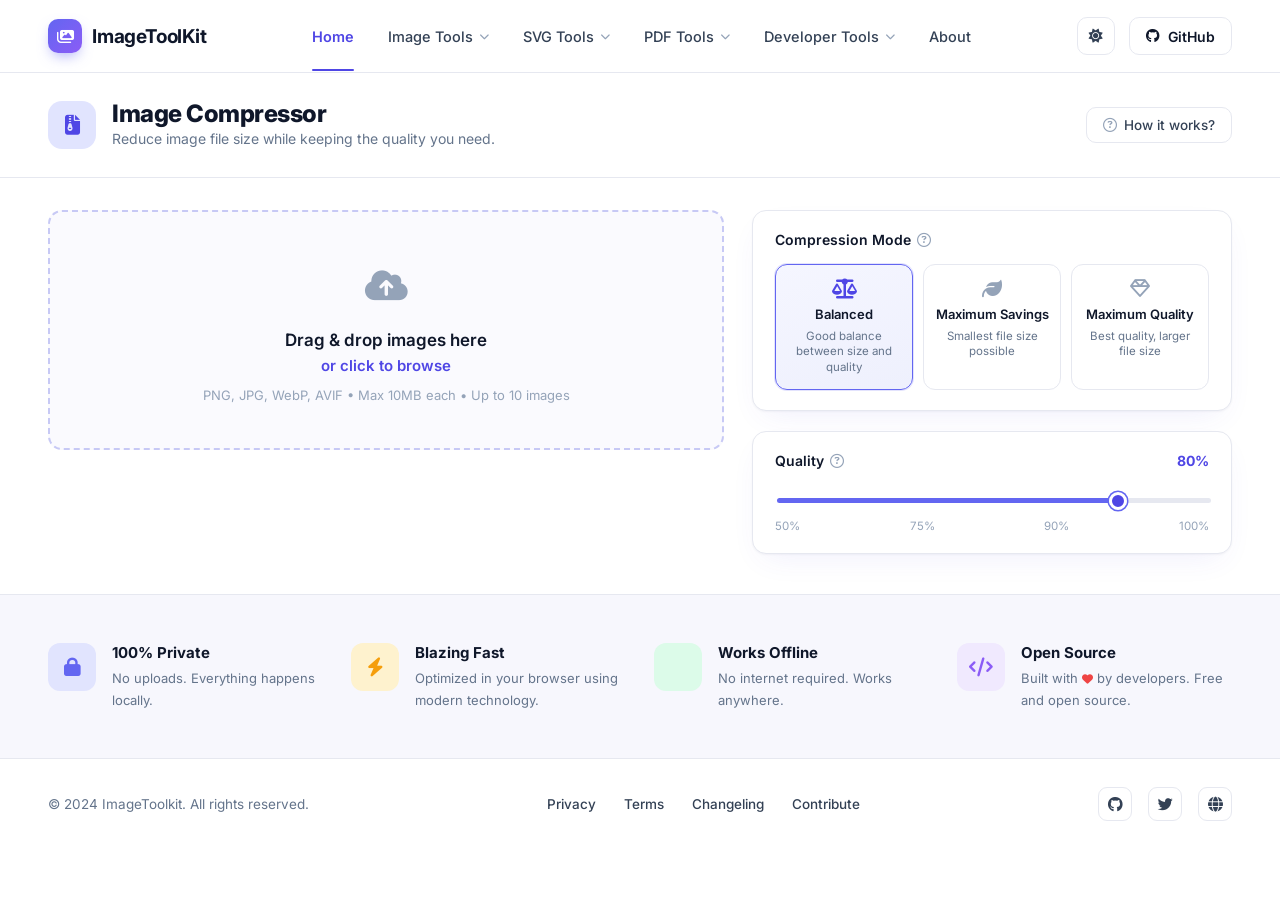
==== Compressor/compressor.html @ 94d3534a "Added buggy Compressor module" ====
<!DOCTYPE html>
<html lang="en">

<head>
    <meta charset="UTF-8" />
    <meta name="viewport" content="width=device-width, initial-scale=1.0" />
    <title>Image Compressor — ImageToolKit</title>
    <meta name="description"
        content="Compress PNG, JPG, WebP, and AVIF images directly in your browser. Free, private, and blazing fast. No uploads required." />
    <link rel="preconnect" href="https://fonts.googleapis.com" />
    <link rel="preconnect" href="https://fonts.gstatic.com" crossorigin />
    <link href="https://fonts.googleapis.com/css2?family=Inter:wght@400;500;600;700;800&display=swap"
        rel="stylesheet" />
    <link rel="stylesheet" href="https://cdnjs.cloudflare.com/ajax/libs/font-awesome/6.5.0/css/all.min.css" />
    <!-- Global styles (color system) -->
    <link rel="stylesheet" href="../style.css" />
    <!-- Compressor-specific styles -->
    <link rel="stylesheet" href="compressor.css" />
</head>

<body>

    <!-- ============ HEADER PLACEHOLDER ============ -->
    <div id="header-placeholder"></div>
    <script src="../Header/header.js"></script>

    <!-- ============ MAIN ============ -->
    <main>

        <!-- ---- Page Title Bar ---- -->
        <section class="tool-title-bar">
            <div class="container ttb-inner">
                <div class="ttb-left">
                    <div class="tool-icon-wrap">
                        <i class="fa-solid fa-file-zipper"></i>
                    </div>
                    <div class="ttb-text">
                        <h1 class="ttb-heading">Image Compressor</h1>
                        <p class="ttb-sub">Reduce image file size while keeping the quality you need.</p>
                    </div>
                </div>
                <button class="how-it-works-btn" id="howItWorksBtn" aria-label="How it works">
                    <i class="fa-regular fa-circle-question"></i>
                    How it works?
                </button>
            </div>
        </section>

        <!-- ---- Tool Area ---- -->
        <section class="tool-section">
            <div class="container tool-grid">

                <!-- LEFT: Drop Zone -->
                <div class="dropzone-wrap">
                    <div class="dropzone" id="dropzone" role="button" tabindex="0"
                        aria-label="Drop zone for image upload">
                        <div class="dz-inner">
                            <div class="dz-icon">
                                <i class="fa-solid fa-cloud-arrow-up"></i>
                            </div>
                            <p class="dz-heading">Drag &amp; drop images here</p>
                            <label class="dz-browse" for="fileInput">or click to browse</label>
                            <input type="file" id="fileInput" multiple
                                accept="image/png,image/jpeg,image/webp,image/avif,image/gif,image/bmp,image/tiff"
                                hidden />
                            <p class="dz-formats">PNG, JPG, WebP, AVIF &bull; Max 10MB each &bull; Up to 10 images</p>
                        </div>
                    </div>
                </div>

                <!-- RIGHT: Controls Panel -->
                <div class="controls-panel">

                    <!-- Compression Mode -->
                    <div class="cp-block">
                        <div class="cp-block-header">
                            <span class="cp-label">Compression Mode</span>
                            <button class="info-btn" aria-label="Info about compression mode"><i
                                    class="fa-regular fa-circle-question"></i></button>
                        </div>
                        <div class="mode-cards" id="modeCards">
                            <button class="mode-card active" data-mode="balanced" id="modeBalanced">
                                <i class="fa-solid fa-scale-balanced"></i>
                                <strong>Balanced</strong>
                                <span>Good balance between size and quality</span>
                            </button>
                            <button class="mode-card" data-mode="max-savings" id="modeMaxSavings">
                                <i class="fa-solid fa-leaf"></i>
                                <strong>Maximum Savings</strong>
                                <span>Smallest file size possible</span>
                            </button>
                            <button class="mode-card" data-mode="max-quality" id="modeMaxQuality">
                                <i class="fa-regular fa-gem"></i>
                                <strong>Maximum Quality</strong>
                                <span>Best quality, larger file size</span>
                            </button>
                        </div>
                    </div>

                    <!-- Quality Slider -->
                    <div class="cp-block">
                        <div class="quality-header">
                            <span class="cp-label">Quality</span>
                            <button class="info-btn" aria-label="Info about quality"><i
                                    class="fa-regular fa-circle-question"></i></button>
                            <span class="quality-display" id="qualityDisplay">80%</span>
                        </div>
                        <div class="slider-track-wrap">
                            <input type="range" id="qualitySlider" min="1" max="100" value="80"
                                aria-label="Compression quality" />
                        </div>
                        <div class="slider-labels">
                            <span>50%</span>
                            <span>75%</span>
                            <span>90%</span>
                            <span>100%</span>
                        </div>
                    </div>

                </div>
            </div>
        </section>

        <!-- ---- Image List + Summary ---- -->
        <section class="list-section" id="listSection" hidden>
            <div class="container list-grid">

                <!-- Image Table -->
                <div class="image-table-wrap">
                    <div class="image-table-header">
                        <h2 class="it-heading" id="imageCountHeading">Added Images (0)</h2>
                        <button class="clear-all-btn" id="clearAllBtn" title="Remove all images">
                            <i class="fa-regular fa-trash-can"></i> Clear All
                        </button>
                    </div>

                    <div class="it-table-container">
                        <table class="it-table" id="imageTable">
                            <thead>
                                <tr>
                                    <th class="col-preview">Preview</th>
                                    <th class="col-name">File Name</th>
                                    <th class="col-orig">Original Size</th>
                                    <th class="col-est">Estimated Size</th>
                                    <th class="col-save">Savings</th>
                                    <th class="col-status">Status</th>
                                    <th class="col-actions">Actions</th>
                                </tr>
                            </thead>
                            <tbody id="imageTableBody">
                                <!-- rows injected by JS -->
                            </tbody>
                        </table>
                    </div>
                </div>

                <!-- Compression Summary -->
                <div class="summary-panel" id="summaryPanel">
                    <h3 class="summary-title">Compression Summary</h3>

                    <div class="summary-rows">
                        <div class="summary-row">
                            <span class="sr-label">Original Total Size</span>
                            <span class="sr-value" id="sumOriginal">0 KB</span>
                        </div>
                        <div class="summary-row">
                            <span class="sr-label">Estimated Total Size</span>
                            <span class="sr-value" id="sumEstimated">0 KB</span>
                        </div>
                        <div class="summary-row savings-row">
                            <span class="sr-label">Total Savings</span>
                            <span class="sr-value savings-value" id="sumSavings">0 KB (0%)</span>
                        </div>
                    </div>

                    <div class="privacy-note">
                        <i class="fa-solid fa-circle-info"></i>
                        <p>All images are processed in your browser. Your files never leave your device.</p>
                    </div>

                    <button class="btn-compress" id="compressBtn" disabled>
                        <i class="fa-solid fa-bolt"></i>
                        Compress Images
                    </button>
                    <button class="btn-download-all" id="downloadAllBtn" disabled>
                        <i class="fa-solid fa-download"></i>
                        Download All
                    </button>
                </div>

            </div>
        </section>

        <!-- ============ HOW IT WORKS MODAL ============ -->
        <div class="hiw-backdrop" id="hiwBackdrop" role="dialog" aria-modal="true" aria-labelledby="hiwTitle" hidden>
            <div class="hiw-modal">

                <!-- Header -->
                <div class="hiw-header">
                    <div class="hiw-header-left">
                        <div class="hiw-icon-wrap"><i class="fa-solid fa-file-zipper"></i></div>
                        <div>
                            <h2 class="hiw-title" id="hiwTitle">How Image Compression Works</h2>
                            <p class="hiw-subtitle">Everything happens in your browser — private &amp; instant.</p>
                        </div>
                    </div>
                    <button class="hiw-close" id="hiwClose" aria-label="Close modal">
                        <i class="fa-solid fa-xmark"></i>
                    </button>
                </div>

                <!-- Steps -->
                <div class="hiw-steps">
                    <div class="hiw-step">
                        <div class="hiw-step-num">1</div>
                        <div class="hiw-step-body">
                            <strong>Upload your images</strong>
                            <span>Drag &amp; drop or click to browse. You can add up to 10 images at once — PNG, JPG,
                                WebP, AVIF, GIF, BMP, or TIFF. Max 10 MB per file.</span>
                        </div>
                    </div>
                    <div class="hiw-step">
                        <div class="hiw-step-num">2</div>
                        <div class="hiw-step-body">
                            <strong>Choose a compression mode</strong>
                            <span><b>Balanced</b> hits the sweet spot between size and quality. <b>Maximum Savings</b>
                                shrinks files as small as possible. <b>Maximum Quality</b> keeps near-original fidelity
                                with modest savings.</span>
                        </div>
                    </div>
                    <div class="hiw-step">
                        <div class="hiw-step-num">3</div>
                        <div class="hiw-step-body">
                            <strong>Adjust the quality slider</strong>
                            <span>Fine-tune compression from 1 % (smallest) to 100 % (largest). The table instantly
                                updates estimated output sizes and savings so you can preview the trade-off before
                                committing.</span>
                        </div>
                    </div>
                    <div class="hiw-step">
                        <div class="hiw-step-num">4</div>
                        <div class="hiw-step-body">
                            <strong>Click "Compress Images"</strong>
                            <span>Your browser draws each image onto a hidden canvas and re-encodes it using the Web
                                Canvas API at your chosen quality. No files leave your device — ever.</span>
                        </div>
                    </div>
                    <div class="hiw-step">
                        <div class="hiw-step-num">5</div>
                        <div class="hiw-step-body">
                            <strong>Download your results</strong>
                            <span>Each compressed image gets its own download button. Or hit <b>Download All</b> to save
                                everything at once. The status column shows <em>Done</em> when an image is ready.</span>
                        </div>
                    </div>
                </div>

                <!-- Format support table -->
                <div class="hiw-formats">
                    <p class="hiw-formats-title"><i class="fa-solid fa-table"></i> Supported formats &amp; compression
                        notes</p>
                    <div class="hiw-format-grid">
                        <div class="hiw-format-row hiw-format-head">
                            <span>Format</span><span>Output</span><span>Typical savings</span>
                        </div>
                        <div class="hiw-format-row">
                            <span><span class="fmt-badge fmt-jpg">JPG</span></span>
                            <span>JPEG (re-encoded)</span>
                            <span class="fmt-savings">15 – 60 %</span>
                        </div>
                        <div class="hiw-format-row">
                            <span><span class="fmt-badge fmt-png">PNG</span></span>
                            <span>PNG (lossless repack)</span>
                            <span class="fmt-savings">10 – 70 %</span>
                        </div>
                        <div class="hiw-format-row">
                            <span><span class="fmt-badge fmt-webp">WebP</span></span>
                            <span>WebP (re-encoded)</span>
                            <span class="fmt-savings">20 – 55 %</span>
                        </div>
                        <div class="hiw-format-row">
                            <span><span class="fmt-badge fmt-avif">AVIF</span></span>
                            <span>JPEG fallback</span>
                            <span class="fmt-savings">25 – 65 %</span>
                        </div>
                    </div>
                </div>

                <!-- Privacy callout -->
                <div class="hiw-privacy">
                    <i class="fa-solid fa-shield-halved"></i>
                    <div>
                        <strong>100 % Private</strong>
                        <span>All processing uses the Web Canvas API inside your browser tab. Your images are <em>never
                                uploaded</em> to any server.</span>
                    </div>
                </div>

                <!-- Footer action -->
                <div class="hiw-footer">
                    <button class="hiw-got-it" id="hiwGotIt">Got it, let's compress!</button>
                </div>

            </div>
        </div>

        <!-- ---- Feature Strip ---- -->
        <section class="feature-strip">
            <div class="container fs-grid">
                <div class="fs-item">
                    <div class="fs-icon fi-indigo"><i class="fa-solid fa-lock"></i></div>
                    <div class="fs-text">
                        <strong>100% Private</strong>
                        <span>No uploads. Everything happens locally.</span>
                    </div>
                </div>
                <div class="fs-item">
                    <div class="fs-icon fi-amber"><i class="fa-solid fa-bolt"></i></div>
                    <div class="fs-text">
                        <strong>Blazing Fast</strong>
                        <span>Optimized in your browser using modern technology.</span>
                    </div>
                </div>
                <div class="fs-item">
                    <div class="fs-icon fi-green"><i class="fa-solid fa-wifi-slash"></i></div>
                    <div class="fs-text">
                        <strong>Works Offline</strong>
                        <span>No internet required. Works anywhere.</span>
                    </div>
                </div>
                <div class="fs-item">
                    <div class="fs-icon fi-purple"><i class="fa-solid fa-code"></i></div>
                    <div class="fs-text">
                        <strong>Open Source</strong>
                        <span>Built with <i class="fa-solid fa-heart fs-heart"></i> by developers. Free and open
                            source.</span>
                    </div>
                </div>
            </div>
        </section>

    </main>

    <!-- ============ FOOTER ============ -->
    <footer class="site-footer">
        <div class="footer-inner container">
            <span class="footer-copy">&copy; 2024 ImageToolkit. All rights reserved.</span>
            <nav class="footer-links">
                <a href="#">Privacy</a>
                <a href="#">Terms</a>
                <a href="#">Changeling</a>
                <a href="#">Contribute</a>
            </nav>
            <div class="footer-social">
                <a href="#" aria-label="GitHub"><i class="fa-brands fa-github"></i></a>
                <a href="#" aria-label="Twitter"><i class="fa-brands fa-twitter"></i></a>
                <a href="#" aria-label="Globe"><i class="fa-solid fa-globe"></i></a>
            </div>
        </div>
    </footer>

    <!-- ============ SCRIPTS ============ -->
    <script src="compressor.js"></script>
</body>

</html>
---- style.css ----
:root{
    --indigo-600:#4F46E5;
    --indigo-500:#6366F1;
    --indigo-400:#818CF8;
    --purple-500:#8B5CF6;
    --text-900:#0F172A;
    --text-700:#334155;
    --text-500:#64748B;
    --text-400:#94A3B8;
    --border:#E6E8F0;
    --bg-soft:#F7F7FD;
    --surface:#FFFFFF;
    --purple-bg:#F0E9FE; --purple-ic:#8B5CF6;
    --green-bg:#DCFBE9;  --green-ic:#16A34A;
    --red-bg:#FEE3E2;    --red-ic:#EF4444;
    --amber-bg:#FEF2CE;  --amber-ic:#F59E0B;
    --blue-bg:#DCEAFE;   --blue-ic:#3B82F6;
    --ind-bg:#E1E4FE;    --ind-ic:#6366F1;
    --radius-lg:20px;
    --radius-md:14px;
    --radius-sm:10px;
    --shadow-card: 0 1px 2px rgba(15,23,42,.04), 0 12px 32px -12px rgba(79,70,229,.10);
    --shadow-window: 0 30px 60px -20px rgba(79,70,229,.28), 0 10px 24px -10px rgba(15,23,42,.12);
  }

  *{box-sizing:border-box;}
  html{scroll-behavior:smooth;}
  body{
    margin:0;
    font-family:"Inter",system-ui,-apple-system,Segoe UI,Roboto,sans-serif;
    color:var(--text-900);
    background:var(--surface);
    -webkit-font-smoothing:antialiased;
  }
  img,svg{display:block;max-width:100%;}
  a{text-decoration:none;color:inherit;}
  ul{list-style:none;margin:0;padding:0;}
  button{font-family:inherit;cursor:pointer;}
  .container{
    width:100%;
    max-width:1440px;
    margin:0 auto;
    padding:0 48px;
  }




  /* ---------- Hero ---------- */
  .hero-section{position:relative;overflow:hidden;}
  .bg-decor{
    position:absolute;inset:0;z-index:0;pointer-events:none;
  }
  .blob{position:absolute;border-radius:50%;filter:blur(70px);}
  .blob-1{
    width:620px;height:620px;top:-220px;right:-160px;
    background:radial-gradient(circle at 30% 30%, rgba(139,92,246,.30), rgba(99,102,241,.12) 60%, transparent 72%);
  }
  .blob-2{
    width:420px;height:420px;top:120px;left:-160px;
    background:radial-gradient(circle at 60% 40%, rgba(99,102,241,.16), transparent 70%);
  }
  .dot-grid{
    position:absolute;right:60px;bottom:20px;width:220px;height:220px;
    background-image:radial-gradient(var(--indigo-400) 1.4px, transparent 1.4px);
    background-size:16px 16px;opacity:.18;
  }

  .hero{
    position:relative;z-index:1;
    display:grid;grid-template-columns:minmax(0,460px) 1fr;
    gap:64px;align-items:center;
    padding:88px 48px 100px;
  }
  .badge{
    display:inline-flex;align-items:center;gap:8px;
    margin:0 0 26px;padding:8px 16px;border-radius:999px;
    background:var(--ind-bg);color:var(--indigo-600);
    font-size:13px;font-weight:600;
    border:1px solid rgba(99,102,241,.18);
  }
  .badge i{font-size:12px;}
  h1{
    margin:0 0 22px;
    font-size:52px;line-height:1.08;font-weight:800;
    letter-spacing:-.02em;color:var(--text-900);
  }
  .grad-text{
    background:linear-gradient(100deg,var(--indigo-600) 15%, var(--purple-500) 85%);
    -webkit-background-clip:text;background-clip:text;color:transparent;
  }
  .hero-sub{
    font-size:17px;line-height:1.65;color:var(--text-500);
    margin:0 0 34px;max-width:480px;
  }
  .hero-cta{display:flex;align-items:center;gap:14px;margin-bottom:32px;}
  .btn{
    display:inline-flex;align-items:center;gap:9px;
    height:50px;padding:0 24px;border-radius:12px;
    font-size:15px;font-weight:600;border:1px solid transparent;
    transition:transform .15s ease, box-shadow .15s ease, background .15s ease;
  }
  .btn:hover{transform:translateY(-1px);}
  .btn-primary{
    background:linear-gradient(135deg,var(--indigo-600),var(--indigo-500));
    color:#fff;box-shadow:0 12px 24px -8px rgba(79,70,229,.55);
  }
  .btn-outline{
    background:var(--surface);color:var(--text-900);border-color:var(--border);
  }
  .btn-outline:hover{background:var(--bg-soft);}
  .btn-sm{height:38px;padding:0 16px;font-size:13.5px;border-radius:10px;}

  .hero-features{
    display:flex;flex-wrap:wrap;align-items:center;gap:22px;
  }
  .hero-features li{
    display:flex;align-items:center;gap:7px;
    font-size:13.5px;font-weight:600;color:var(--text-700);
  }
  .hero-features i{color:var(--indigo-600);font-size:14px;}

  /* ---------- App window mockup ---------- */
  .hero-mockup{position:relative;}
  .app-window{
    background:var(--surface);
    border:1px solid var(--border);
    border-radius:18px;
    box-shadow:var(--shadow-window);
    overflow:hidden;
  }
  .window-titlebar{
    display:flex;align-items:center;gap:7px;
    padding:14px 18px;border-bottom:1px solid var(--border);
    background:#FBFBFE;
  }
  .dot{width:11px;height:11px;border-radius:50%;}
  .dot-red{background:#FF5F57;}
  .dot-yellow{background:#FEBC2E;}
  .dot-green{background:#28C840;}

  .window-body{display:flex;min-height:420px;}
  .app-sidebar{
    width:190px;flex-shrink:0;
    border-right:1px solid var(--border);
    padding:18px 12px;background:#FCFCFF;
  }
  .app-title{
    margin:0 0 14px;padding:0 6px;
    font-size:14px;font-weight:700;color:var(--text-900);
  }
  .tool-list{display:flex;flex-direction:column;gap:2px;}
  .tool-list li{
    display:flex;align-items:center;gap:10px;
    padding:9px 10px;border-radius:9px;
    font-size:13px;font-weight:500;color:var(--text-500);
  }
  .tool-list li i{width:15px;font-size:13px;color:var(--text-400);}
  .tool-list li.active{
    background:var(--ind-bg);color:var(--indigo-600);font-weight:600;
  }
  .tool-list li.active i{color:var(--indigo-600);}

  .app-main{
    flex:1;padding:22px;
    display:grid;grid-template-columns:1fr 190px;
    grid-template-rows:auto auto;gap:16px;
  }
  .preview-row{
    grid-column:1;grid-row:1;
    display:grid;grid-template-columns:1fr auto 1fr;
    align-items:center;gap:12px;
  }
  .preview-box{min-width:0;}
  .preview-label{
    display:block;margin-bottom:8px;
    font-size:11.5px;font-weight:600;color:var(--text-500);
  }
  .preview-frame{
    border-radius:11px;overflow:hidden;border:1px solid var(--border);
    aspect-ratio:4/3;background:#EAF3FB;
  }
  .preview-arrow{color:var(--indigo-400);font-size:14px;padding-top:20px;}

  .controls-row{
    grid-column:1;grid-row:2;
    display:grid;grid-template-columns:1fr 1fr;gap:14px;
  }
  .panel{
    border:1px solid var(--border);border-radius:13px;
    padding:14px 16px;background:#FCFCFF;
  }
  .panel-title{margin:0 0 12px;font-size:12px;font-weight:700;color:var(--text-700);}
  .field{margin-bottom:10px;}
  .field label{
    display:block;margin-bottom:5px;
    font-size:10.5px;font-weight:600;color:var(--text-400);
    text-transform:uppercase;letter-spacing:.03em;
  }
  .dim-fields{display:flex;align-items:flex-end;gap:8px;margin-bottom:10px;}
  .dim-fields .field{flex:1;margin-bottom:0;}
  .input, select{
    width:100%;height:34px;padding:0 10px;
    border:1px solid var(--border);border-radius:8px;
    font-size:12.5px;font-family:inherit;color:var(--text-900);
    background:var(--surface);
    display:flex;align-items:center;
  }
  .stepper{
    position:relative;display:flex;align-items:center;
    border:1px solid var(--border);border-radius:8px;height:34px;padding:0 8px;
    justify-content:space-between;background:var(--surface);
  }
  .stepper span{font-size:12.5px;color:var(--text-900);}
  .stepper .carets{display:flex;flex-direction:column;gap:1px;color:var(--text-400);font-size:8px;line-height:1;}
  .link-icon{
    width:26px;height:26px;border-radius:7px;flex-shrink:0;
    display:flex;align-items:center;justify-content:center;
    background:var(--ind-bg);color:var(--indigo-600);font-size:10.5px;
    margin-bottom:4px;
  }
  select{appearance:none;-webkit-appearance:none;position:relative;font-size:12.5px;}
  .select-wrap{position:relative;}
  .select-wrap i{
    position:absolute;right:10px;top:50%;transform:translateY(-50%);
    font-size:10px;color:var(--text-400);pointer-events:none;
  }
  .quality-row{display:flex;align-items:center;justify-content:space-between;margin-bottom:6px;}
  .quality-row label{margin:0;}
  .quality-value{font-size:11px;font-weight:600;color:var(--text-700);}
  input[type=range]{
    -webkit-appearance:none;width:100%;height:5px;border-radius:3px;
    background:linear-gradient(to right, var(--indigo-500) 80%, var(--border) 80%);
    outline:none;
  }
  input[type=range]::-webkit-slider-thumb{
    -webkit-appearance:none;width:15px;height:15px;border-radius:50%;
    background:var(--indigo-600);border:3px solid #fff;
    box-shadow:0 0 0 1px var(--indigo-600);cursor:pointer;
  }

  .upload-panel{
    grid-column:2;grid-row:1 / span 2;
    border:1.5px dashed #C7C9F5;border-radius:13px;
    background:var(--ind-bg);
    display:flex;flex-direction:column;align-items:center;justify-content:center;
    text-align:center;padding:20px 14px;gap:6px;
  }
  .upload-panel i{font-size:22px;color:var(--indigo-500);margin-bottom:6px;}
  .upload-panel p{margin:0;font-size:12.5px;font-weight:700;color:var(--text-900);}
  .upload-panel span{font-size:11px;color:var(--text-500);margin-bottom:10px;}

  /* ---------- Intro section ---------- */
  .features-intro{
    text-align:center;padding:100px 48px 56px;
  }
  .features-intro h2{
    margin:0 0 14px;font-size:34px;font-weight:800;letter-spacing:-.01em;
  }
  .features-intro p{
    margin:0 auto;max-width:560px;font-size:16px;color:var(--text-500);
  }

  /* ---------- Feature cards ---------- */
  .features-grid{
    display:grid;grid-template-columns:repeat(3,1fr);gap:22px;
    padding:0 48px 30px;
  }
  .feature-card{
    border:1px solid var(--border);border-radius:var(--radius-md);
    padding:26px 24px;background:var(--surface);
    box-shadow:var(--shadow-card);
    transition:transform .18s ease, box-shadow .18s ease;
  }
  .feature-card:hover{transform:translateY(-3px);box-shadow:0 20px 40px -18px rgba(79,70,229,.22);}
  .feature-icon{
    width:46px;height:46px;border-radius:12px;
    display:flex;align-items:center;justify-content:center;
    font-size:18px;margin-bottom:16px;
  }
  .feature-card h3{margin:0 0 8px;font-size:16.5px;font-weight:700;}
  .feature-card p{margin:0;font-size:13.5px;line-height:1.55;color:var(--text-500);}

  .fi-purple{background:var(--purple-bg);color:var(--purple-ic);}
  .fi-green{background:var(--green-bg);color:var(--green-ic);}
  .fi-red{background:var(--red-bg);color:var(--red-ic);}
  .fi-amber{background:var(--amber-bg);color:var(--amber-ic);}
  .fi-blue{background:var(--blue-bg);color:var(--blue-ic);}
  .fi-indigo{background:var(--ind-bg);color:var(--ind-ic);}

  /* ---------- Trust strip ---------- */
  .trust-strip{
    background:var(--bg-soft);border-top:1px solid var(--border);
    margin-top:40px;
  }
  .trust-inner{
    display:grid;grid-template-columns:repeat(3,1fr);
    padding:44px 48px;
  }
  .trust-item{
    display:flex;align-items:center;gap:16px;
    padding:0 32px;
  }
  .trust-item:not(:first-child){border-left:1px solid var(--border);}
  .trust-item i{font-size:19px;color:var(--text-700);flex-shrink:0;width:22px;}
  .trust-item strong{display:block;font-size:14.5px;font-weight:700;color:var(--text-900);}
  .trust-item span{display:block;font-size:13px;color:var(--text-500);margin-top:2px;}

  footer.site-footer{
    text-align:center;padding:32px 24px;font-size:13px;color:var(--text-400);
  }

  /* ---------- Responsive ---------- */
  @media (max-width:1080px){
    .hero{grid-template-columns:1fr;padding:56px 24px 60px;}
    .container{padding:0 24px;}
    .features-grid{grid-template-columns:repeat(2,1fr);padding:0 24px;}
    .trust-inner{grid-template-columns:1fr;gap:18px;padding:32px 24px;}
    .trust-item{border-left:none !important;padding:0;}
    .features-intro{padding:70px 24px 40px;}
    h1{font-size:42px;}
  }
  @media (max-width:640px){
    .features-grid{grid-template-columns:1fr;}
    .window-body{flex-direction:column;min-height:auto;}
    .app-sidebar{width:100%;border-right:none;border-bottom:1px solid var(--border);}
    .app-main{grid-template-columns:1fr;}
    .controls-row{grid-template-columns:1fr;}
    .upload-panel{grid-column:1;grid-row:3;}
    h1{font-size:38px;}
  }
---- Compressor/compressor.css ----
/* ============================================================
   Image Compressor — Page Styles
   Depends on: ../style.css for :root color tokens + base resets
   ============================================================ */

/* ---- Tool Title Bar ---- */
.tool-title-bar {
    border-bottom: 1px solid var(--border);
    background: var(--surface);
    padding: 28px 0;
}

.ttb-inner {
    display: flex;
    align-items: center;
    justify-content: space-between;
    gap: 16px;
}

.ttb-left {
    display: flex;
    align-items: center;
    gap: 16px;
}

.tool-icon-wrap {
    width: 48px;
    height: 48px;
    border-radius: 14px;
    display: flex;
    align-items: center;
    justify-content: center;
    background: var(--ind-bg);
    color: var(--indigo-600);
    font-size: 20px;
    flex-shrink: 0;
}

.ttb-text {
    display: flex;
    flex-direction: column;
    gap: 2px;
}

.ttb-heading {
    margin: 0;
    font-size: 24px;
    font-weight: 800;
    color: var(--text-900);
    letter-spacing: -.02em;
    line-height: 1.1;
}

.ttb-sub {
    margin: 0;
    font-size: 14px;
    color: var(--text-500);
    line-height: 1.4;
}

.how-it-works-btn {
    display: inline-flex;
    align-items: center;
    gap: 7px;
    padding: 9px 16px;
    border-radius: 10px;
    border: 1px solid var(--border);
    background: var(--surface);
    font-size: 13.5px;
    font-weight: 500;
    color: var(--text-700);
    cursor: pointer;
    transition: background .15s ease, color .15s ease;
    white-space: nowrap;
}

.how-it-works-btn:hover {
    background: var(--bg-soft);
    color: var(--text-900);
}

.how-it-works-btn i {
    color: var(--text-400);
    font-size: 14px;
}

/* ---- Tool Section (Drop + Controls) ---- */
.tool-section {
    padding: 32px 0 20px;
}

.tool-grid {
    display: grid;
    grid-template-columns: 1fr 480px;
    gap: 28px;
    align-items: start;
}

/* ---- Drop Zone ---- */
.dropzone-wrap {
    min-height: 240px;
}

.dropzone {
    border: 2px dashed #C7C9F5;
    border-radius: var(--radius-md);
    background: #FAFAFE;
    min-height: 240px;
    display: flex;
    align-items: center;
    justify-content: center;
    cursor: pointer;
    transition: border-color .2s ease, background .2s ease;
    position: relative;
}

.dropzone:hover,
.dropzone.dragover {
    border-color: var(--indigo-500);
    background: var(--ind-bg);
}

.dropzone:focus-visible {
    outline: 2px solid var(--indigo-500);
    outline-offset: 2px;
}

.dz-inner {
    display: flex;
    flex-direction: column;
    align-items: center;
    text-align: center;
    gap: 6px;
    padding: 40px 24px;
    pointer-events: none;
}

.dz-icon {
    width: 56px;
    height: 56px;
    display: flex;
    align-items: center;
    justify-content: center;
    margin-bottom: 10px;
    color: var(--text-400);
    font-size: 34px;
    line-height: 1;
}

.dz-heading {
    margin: 0;
    font-size: 17px;
    font-weight: 600;
    color: var(--text-900);
}

.dz-browse {
    font-size: 15px;
    font-weight: 600;
    color: var(--indigo-600);
    cursor: pointer;
    pointer-events: auto;
    transition: color .15s ease;
}

.dz-browse:hover {
    color: var(--indigo-500);
    text-decoration: underline;
}

.dz-formats {
    margin: 6px 0 0;
    font-size: 13px;
    color: var(--text-400);
}

/* ---- Controls Panel (right side) ---- */
.controls-panel {
    display: flex;
    flex-direction: column;
    gap: 20px;
}

.cp-block {
    background: var(--surface);
    border: 1px solid var(--border);
    border-radius: var(--radius-md);
    padding: 20px 22px;
    box-shadow: var(--shadow-card);
}

.cp-block-header {
    display: flex;
    align-items: center;
    gap: 6px;
    margin-bottom: 16px;
}

.cp-label {
    font-size: 14px;
    font-weight: 600;
    color: var(--text-900);
}

.info-btn {
    border: none;
    background: none;
    padding: 0;
    color: var(--text-400);
    font-size: 14px;
    cursor: pointer;
    display: flex;
    align-items: center;
    transition: color .15s ease;
}

.info-btn:hover {
    color: var(--text-700);
}

/* Mode Cards */
.mode-cards {
    display: grid;
    grid-template-columns: repeat(3, 1fr);
    gap: 10px;
}

.mode-card {
    display: flex;
    flex-direction: column;
    align-items: center;
    text-align: center;
    gap: 6px;
    padding: 14px 10px;
    border-radius: 12px;
    border: 1.5px solid var(--border);
    background: var(--surface);
    cursor: pointer;
    transition: border-color .18s ease, background .18s ease, box-shadow .18s ease;
}

.mode-card i {
    font-size: 20px;
    color: var(--text-400);
    transition: color .18s ease;
    margin-bottom: 2px;
}

.mode-card strong {
    font-size: 13px;
    font-weight: 600;
    color: var(--text-900);
    line-height: 1.2;
}

.mode-card span {
    font-size: 11.5px;
    color: var(--text-500);
    line-height: 1.35;
}

.mode-card:hover {
    border-color: var(--indigo-400);
    background: #FAFAFE;
}

.mode-card.active {
    border-color: var(--indigo-500);
    background: linear-gradient(160deg, #f5f6ff 0%, #eef0fd 100%);
    box-shadow: 0 0 0 1px rgba(99, 102, 241, .18);
}

.mode-card.active i {
    color: var(--indigo-600);
}

/* Quality Slider */
.quality-header {
    display: flex;
    align-items: center;
    gap: 6px;
    margin-bottom: 14px;
}

.quality-display {
    margin-left: auto;
    font-size: 14px;
    font-weight: 700;
    color: var(--indigo-600);
}

.slider-track-wrap {
    padding: 4px 0;
}

.slider-track-wrap input[type="range"] {
    -webkit-appearance: none;
    appearance: none;
    width: 100%;
    height: 5px;
    border-radius: 3px;
    background: var(--border);
    outline: none;
    cursor: pointer;
}

.slider-track-wrap input[type="range"]::-webkit-slider-thumb {
    -webkit-appearance: none;
    appearance: none;
    width: 18px;
    height: 18px;
    border-radius: 50%;
    background: var(--indigo-600);
    border: 3px solid #fff;
    box-shadow: 0 0 0 1.5px var(--indigo-500);
    cursor: pointer;
    transition: box-shadow .15s ease;
}

.slider-track-wrap input[type="range"]::-webkit-slider-thumb:hover {
    box-shadow: 0 0 0 3px rgba(99, 102, 241, .25);
}

.slider-track-wrap input[type="range"]::-moz-range-thumb {
    width: 18px;
    height: 18px;
    border-radius: 50%;
    background: var(--indigo-600);
    border: 3px solid #fff;
    box-shadow: 0 0 0 1.5px var(--indigo-500);
    cursor: pointer;
}

.slider-labels {
    display: flex;
    justify-content: space-between;
    margin-top: 8px;
}

.slider-labels span {
    font-size: 11.5px;
    color: var(--text-400);
}

/* ============ List Section ============ */
.list-section {
    padding: 16px 0 32px;
}

.list-section[hidden] {
    display: none;
}

.list-grid {
    display: grid;
    grid-template-columns: 1fr 300px;
    gap: 28px;
    align-items: start;
}

/* Image Table */
.image-table-wrap {
    background: var(--surface);
    border: 1px solid var(--border);
    border-radius: var(--radius-md);
    overflow: hidden;
    box-shadow: var(--shadow-card);
}

.image-table-header {
    display: flex;
    align-items: center;
    justify-content: space-between;
    padding: 18px 22px 14px;
    border-bottom: 1px solid var(--border);
}

.it-heading {
    margin: 0;
    font-size: 16px;
    font-weight: 700;
    color: var(--text-900);
}

.clear-all-btn {
    display: inline-flex;
    align-items: center;
    gap: 6px;
    padding: 7px 13px;
    border-radius: 8px;
    border: 1px solid var(--border);
    background: var(--surface);
    font-size: 12.5px;
    font-weight: 500;
    color: var(--text-500);
    cursor: pointer;
    transition: background .15s ease, color .15s ease;
}

.clear-all-btn:hover {
    background: var(--red-bg);
    color: var(--red-ic);
    border-color: transparent;
}

.it-table-container {
    overflow-x: auto;
}

.it-table {
    width: 100%;
    border-collapse: collapse;
    min-width: 680px;
}

.it-table thead {
    background: var(--bg-soft);
}

.it-table th {
    padding: 11px 14px;
    font-size: 12px;
    font-weight: 600;
    color: var(--text-500);
    text-align: left;
    border-bottom: 1px solid var(--border);
    white-space: nowrap;
}

.it-table td {
    padding: 12px 14px;
    font-size: 13.5px;
    color: var(--text-700);
    vertical-align: middle;
    border-bottom: 1px solid var(--border);
}

.it-table tbody tr:last-child td {
    border-bottom: none;
}

.it-table tbody tr {
    transition: background .12s ease;
}

.it-table tbody tr:hover {
    background: var(--bg-soft);
}

/* Column widths */
.col-preview {
    width: 72px;
}

.col-name {
    min-width: 180px;
}

.col-orig,
.col-est {
    width: 110px;
}

.col-save {
    width: 130px;
}

.col-status {
    width: 90px;
}

.col-actions {
    width: 60px;
    text-align: center;
}

/* Preview thumbnail */
.img-thumb {
    width: 52px;
    height: 42px;
    border-radius: 8px;
    object-fit: cover;
    border: 1px solid var(--border);
    display: block;
}

/* File name cell */
.file-name-cell {
    display: flex;
    flex-direction: column;
    gap: 2px;
}

.file-name-cell strong {
    font-size: 13.5px;
    font-weight: 600;
    color: var(--text-900);
}

.file-name-cell span {
    font-size: 11.5px;
    color: var(--text-400);
}

/* Savings badge */
.savings-badge {
    font-size: 13px;
    font-weight: 700;
    color: var(--green-ic);
}

/* Status dot */
.status-cell {
    display: flex;
    align-items: center;
    gap: 6px;
}

.status-dot {
    width: 8px;
    height: 8px;
    border-radius: 50%;
    flex-shrink: 0;
}

.status-dot.ready {
    background: var(--green-ic);
}

.status-dot.pending {
    background: var(--amber-ic);
}

.status-dot.done {
    background: var(--indigo-500);
}

.status-dot.error {
    background: var(--red-ic);
}

.status-label {
    font-size: 13px;
    font-weight: 500;
}

.status-label.ready {
    color: var(--green-ic);
}

.status-label.pending {
    color: var(--amber-ic);
}

.status-label.done {
    color: var(--indigo-500);
}

.status-label.error {
    color: var(--red-ic);
}

/* Delete button in table */
.del-btn {
    width: 34px;
    height: 34px;
    border-radius: 8px;
    border: 1px solid var(--border);
    background: var(--surface);
    color: var(--text-400);
    font-size: 13px;
    display: inline-flex;
    align-items: center;
    justify-content: center;
    cursor: pointer;
    transition: background .15s ease, color .15s ease, border-color .15s ease;
    margin: 0 auto;
}

.del-btn:hover {
    background: var(--red-bg);
    color: var(--red-ic);
    border-color: transparent;
}

/* Download single row button */
.dl-row-btn {
    width: 34px;
    height: 34px;
    border-radius: 8px;
    border: 1px solid var(--border);
    background: var(--surface);
    color: var(--indigo-600);
    font-size: 13px;
    display: inline-flex;
    align-items: center;
    justify-content: center;
    cursor: pointer;
    transition: background .15s ease, color .15s ease;
    margin: 0 auto;
}

.dl-row-btn:hover {
    background: var(--ind-bg);
}

/* Actions cell group */
.actions-cell {
    display: flex;
    align-items: center;
    justify-content: center;
    gap: 6px;
}

/* ============ Summary Panel ============ */
.summary-panel {
    background: var(--surface);
    border: 1px solid var(--border);
    border-radius: var(--radius-md);
    padding: 22px;
    box-shadow: var(--shadow-card);
    display: flex;
    flex-direction: column;
    gap: 0;
}

.summary-title {
    margin: 0 0 18px;
    font-size: 16px;
    font-weight: 700;
    color: var(--text-900);
}

.summary-rows {
    display: flex;
    flex-direction: column;
    gap: 0;
    border: 1px solid var(--border);
    border-radius: 10px;
    overflow: hidden;
    margin-bottom: 16px;
}

.summary-row {
    display: flex;
    align-items: center;
    justify-content: space-between;
    padding: 11px 14px;
    background: var(--surface);
    gap: 8px;
}

.summary-row+.summary-row {
    border-top: 1px solid var(--border);
}

.savings-row {
    background: var(--green-bg);
}

.sr-label {
    font-size: 13px;
    color: var(--text-500);
}

.sr-value {
    font-size: 13.5px;
    font-weight: 600;
    color: var(--text-900);
    white-space: nowrap;
}

.savings-value {
    color: var(--green-ic);
    font-size: 15px;
    font-weight: 700;
}

.privacy-note {
    display: flex;
    align-items: flex-start;
    gap: 10px;
    padding: 12px 14px;
    border-radius: 10px;
    border: 1px solid var(--border);
    background: var(--bg-soft);
    margin-bottom: 18px;
}

.privacy-note i {
    font-size: 14px;
    color: var(--text-400);
    margin-top: 1px;
    flex-shrink: 0;
}

.privacy-note p {
    margin: 0;
    font-size: 12.5px;
    color: var(--text-500);
    line-height: 1.5;
}

/* CTA Buttons */
.btn-compress {
    display: flex;
    align-items: center;
    justify-content: center;
    gap: 9px;
    width: 100%;
    height: 48px;
    border-radius: 12px;
    border: none;
    background: linear-gradient(135deg, var(--indigo-600), var(--indigo-500));
    color: #fff;
    font-size: 15px;
    font-weight: 700;
    cursor: pointer;
    box-shadow: 0 8px 20px -6px rgba(79, 70, 229, .55);
    transition: transform .15s ease, box-shadow .15s ease, opacity .15s ease;
    margin-bottom: 10px;
}

.btn-compress:hover:not(:disabled) {
    transform: translateY(-1px);
    box-shadow: 0 12px 24px -6px rgba(79, 70, 229, .65);
}

.btn-compress:disabled {
    opacity: 0.45;
    cursor: not-allowed;
    box-shadow: none;
}

.btn-download-all {
    display: flex;
    align-items: center;
    justify-content: center;
    gap: 9px;
    width: 100%;
    height: 44px;
    border-radius: 12px;
    border: 1.5px solid var(--border);
    background: var(--surface);
    color: var(--text-900);
    font-size: 14px;
    font-weight: 600;
    cursor: pointer;
    transition: background .15s ease, border-color .15s ease, transform .15s ease;
}

.btn-download-all:hover:not(:disabled) {
    background: var(--bg-soft);
    border-color: var(--indigo-400);
    transform: translateY(-1px);
}

.btn-download-all:disabled {
    opacity: 0.4;
    cursor: not-allowed;
}

.btn-download-all i {
    color: var(--indigo-600);
}

/* Compress button spinning state */
.btn-compress.compressing i {
    animation: spin 1s linear infinite;
}

@keyframes spin {
    from {
        transform: rotate(0deg);
    }

    to {
        transform: rotate(360deg);
    }
}

/* ============ Feature Strip ============ */
.feature-strip {
    background: var(--bg-soft);
    border-top: 1px solid var(--border);
    padding: 48px 0;
    margin-top: 20px;
}

.fs-grid {
    display: grid;
    grid-template-columns: repeat(4, 1fr);
    gap: 28px;
}

.fs-item {
    display: flex;
    align-items: flex-start;
    gap: 16px;
}

.fs-icon {
    width: 48px;
    height: 48px;
    border-radius: 12px;
    display: flex;
    align-items: center;
    justify-content: center;
    font-size: 19px;
    flex-shrink: 0;
}

/* reuse colour helpers from style.css / about.css */
.fi-indigo {
    background: var(--ind-bg);
    color: var(--ind-ic);
}

.fi-amber {
    background: var(--amber-bg);
    color: var(--amber-ic);
}

.fi-green {
    background: var(--green-bg);
    color: var(--green-ic);
}

.fi-purple {
    background: var(--purple-bg);
    color: var(--purple-ic);
}

.fs-text strong {
    display: block;
    font-size: 15px;
    font-weight: 700;
    color: var(--text-900);
    margin-bottom: 5px;
}

.fs-text span {
    font-size: 13px;
    color: var(--text-500);
    line-height: 1.5;
}

.fs-heart {
    color: #EF4444;
    font-size: 11px;
}

/* ============ Footer ============ */
/* Use tag+class selector to match global style.css specificity and win */
footer.site-footer {
    border-top: 1px solid var(--border);
    text-align: left;
    padding: 0;
    font-size: inherit;
    color: inherit;
}

footer.site-footer .footer-inner {
    display: flex;
    align-items: center;
    justify-content: space-between;
    padding: 28px 48px;
    flex-wrap: wrap;
    gap: 16px;
}

.footer-copy {
    font-size: 13.5px;
    color: var(--text-500);
}

.footer-links {
    display: flex;
    gap: 28px;
}

.footer-links a {
    font-size: 13.5px;
    font-weight: 500;
    color: var(--text-700);
    transition: color .12s ease;
}

.footer-links a:hover {
    color: var(--indigo-600);
}

.footer-social {
    display: flex;
    gap: 16px;
}

.footer-social a {
    width: 34px;
    height: 34px;
    border-radius: 9px;
    display: flex;
    align-items: center;
    justify-content: center;
    color: var(--text-700);
    font-size: 15px;
    border: 1px solid var(--border);
    transition: background .12s ease, color .12s ease;
}

.footer-social a:hover {
    background: var(--bg-soft);
    color: var(--indigo-600);
}

/* ============ Progress overlay for "Compressing" ============ */
.compress-progress-bar {
    height: 3px;
    background: linear-gradient(90deg, var(--indigo-600), var(--purple-500));
    border-radius: 0 3px 3px 0;
    transition: width 0.4s ease;
}

/* ============ Toast notification ============ */
.toast {
    position: fixed;
    bottom: 28px;
    right: 28px;
    padding: 13px 20px;
    border-radius: 12px;
    background: var(--text-900);
    color: #fff;
    font-size: 14px;
    font-weight: 500;
    box-shadow: 0 12px 32px -8px rgba(15, 23, 42, .45);
    display: flex;
    align-items: center;
    gap: 10px;
    z-index: 9999;
    animation: toastIn .25s ease forwards;
    max-width: 340px;
}

.toast.success {
    background: #16A34A;
}

.toast.error {
    background: #DC2626;
}

.toast.info {
    background: var(--indigo-600);
}

@keyframes toastIn {
    from {
        opacity: 0;
        transform: translateY(12px);
    }

    to {
        opacity: 1;
        transform: translateY(0);
    }
}

/* ============================================================
   How It Works — Modal
   ============================================================ */

/* Backdrop */
.hiw-backdrop {
    position: fixed;
    inset: 0;
    z-index: 1000;
    background: rgba(15, 23, 42, 0.55);
    backdrop-filter: blur(4px);
    display: flex;
    align-items: center;
    justify-content: center;
    padding: 24px;
    animation: backdropIn .22s ease forwards;
}

.hiw-backdrop[hidden] {
    display: none;
}

@keyframes backdropIn {
    from {
        opacity: 0;
    }

    to {
        opacity: 1;
    }
}

/* Modal card */
.hiw-modal {
    background: var(--surface);
    border: 1px solid var(--border);
    border-radius: 20px;
    box-shadow: var(--shadow-window);
    width: 100%;
    max-width: 640px;
    max-height: 88vh;
    overflow-y: auto;
    animation: modalIn .25s cubic-bezier(.34, 1.30, .64, 1) forwards;
}

@keyframes modalIn {
    from {
        opacity: 0;
        transform: translateY(18px) scale(.97);
    }

    to {
        opacity: 1;
        transform: translateY(0) scale(1);
    }
}

/* Header */
.hiw-header {
    display: flex;
    align-items: flex-start;
    justify-content: space-between;
    gap: 14px;
    padding: 24px 26px 18px;
    border-bottom: 1px solid var(--border);
    position: sticky;
    top: 0;
    background: var(--surface);
    z-index: 1;
    border-radius: 20px 20px 0 0;
}

.hiw-header-left {
    display: flex;
    align-items: flex-start;
    gap: 14px;
}

.hiw-icon-wrap {
    width: 42px;
    height: 42px;
    border-radius: 12px;
    background: var(--ind-bg);
    color: var(--indigo-600);
    font-size: 18px;
    display: flex;
    align-items: center;
    justify-content: center;
    flex-shrink: 0;
    margin-top: 2px;
}

.hiw-title {
    margin: 0 0 4px;
    font-size: 18px;
    font-weight: 800;
    color: var(--text-900);
    letter-spacing: -.02em;
}

.hiw-subtitle {
    margin: 0;
    font-size: 13px;
    color: var(--text-500);
}

.hiw-close {
    width: 34px;
    height: 34px;
    border-radius: 9px;
    border: 1px solid var(--border);
    background: var(--surface);
    color: var(--text-500);
    font-size: 14px;
    display: flex;
    align-items: center;
    justify-content: center;
    cursor: pointer;
    flex-shrink: 0;
    transition: background .14s ease, color .14s ease;
}

.hiw-close:hover {
    background: var(--red-bg);
    color: var(--red-ic);
    border-color: transparent;
}

/* Steps */
.hiw-steps {
    padding: 22px 26px 8px;
    display: flex;
    flex-direction: column;
    gap: 18px;
}

.hiw-step {
    display: flex;
    align-items: flex-start;
    gap: 16px;
}

.hiw-step-num {
    width: 30px;
    height: 30px;
    border-radius: 50%;
    background: linear-gradient(135deg, var(--indigo-600), var(--indigo-500));
    color: #fff;
    font-size: 13px;
    font-weight: 700;
    display: flex;
    align-items: center;
    justify-content: center;
    flex-shrink: 0;
    box-shadow: 0 4px 10px -3px rgba(79, 70, 229, .55);
}

.hiw-step-body {
    display: flex;
    flex-direction: column;
    gap: 4px;
    padding-top: 4px;
}

.hiw-step-body strong {
    font-size: 14.5px;
    font-weight: 700;
    color: var(--text-900);
}

.hiw-step-body span {
    font-size: 13.5px;
    color: var(--text-500);
    line-height: 1.55;
}

/* Format table */
.hiw-formats {
    margin: 18px 26px 0;
    border: 1px solid var(--border);
    border-radius: 12px;
    overflow: hidden;
}

.hiw-formats-title {
    margin: 0;
    padding: 12px 16px;
    font-size: 12.5px;
    font-weight: 700;
    color: var(--text-700);
    background: var(--bg-soft);
    border-bottom: 1px solid var(--border);
    display: flex;
    align-items: center;
    gap: 8px;
}

.hiw-formats-title i {
    color: var(--indigo-500);
}

.hiw-format-grid {
    display: flex;
    flex-direction: column;
}

.hiw-format-row {
    display: grid;
    grid-template-columns: 90px 1fr 100px;
    gap: 8px;
    align-items: center;
    padding: 10px 16px;
    font-size: 13px;
    color: var(--text-700);
    border-bottom: 1px solid var(--border);
}

.hiw-format-row:last-child {
    border-bottom: none;
}

.hiw-format-head {
    background: var(--bg-soft);
    font-size: 11.5px;
    font-weight: 600;
    color: var(--text-400);
    text-transform: uppercase;
    letter-spacing: .04em;
    padding: 8px 16px;
}

.fmt-badge {
    display: inline-flex;
    align-items: center;
    padding: 3px 9px;
    border-radius: 6px;
    font-size: 11px;
    font-weight: 700;
    letter-spacing: .04em;
}

.fmt-jpg {
    background: #FEF2CE;
    color: #B45309;
}

.fmt-png {
    background: var(--blue-bg);
    color: var(--blue-ic);
}

.fmt-webp {
    background: var(--green-bg);
    color: var(--green-ic);
}

.fmt-avif {
    background: var(--purple-bg);
    color: var(--purple-ic);
}

.fmt-savings {
    font-weight: 700;
    color: var(--green-ic);
}

/* Privacy callout */
.hiw-privacy {
    display: flex;
    align-items: flex-start;
    gap: 14px;
    margin: 18px 26px 0;
    padding: 14px 16px;
    background: var(--ind-bg);
    border: 1px solid rgba(99, 102, 241, .2);
    border-radius: 12px;
}

.hiw-privacy>i {
    font-size: 20px;
    color: var(--indigo-600);
    margin-top: 1px;
    flex-shrink: 0;
}

.hiw-privacy strong {
    display: block;
    font-size: 13.5px;
    font-weight: 700;
    color: var(--text-900);
    margin-bottom: 3px;
}

.hiw-privacy span {
    font-size: 13px;
    color: var(--text-500);
    line-height: 1.5;
}

/* Footer */
.hiw-footer {
    padding: 20px 26px 24px;
    display: flex;
    justify-content: flex-end;
}

.hiw-got-it {
    display: inline-flex;
    align-items: center;
    gap: 8px;
    height: 44px;
    padding: 0 24px;
    border-radius: 11px;
    border: none;
    background: linear-gradient(135deg, var(--indigo-600), var(--indigo-500));
    color: #fff;
    font-size: 14.5px;
    font-weight: 700;
    cursor: pointer;
    box-shadow: 0 8px 18px -6px rgba(79, 70, 229, .55);
    transition: transform .14s ease, box-shadow .14s ease;
}

.hiw-got-it:hover {
    transform: translateY(-1px);
    box-shadow: 0 12px 22px -6px rgba(79, 70, 229, .65);
}
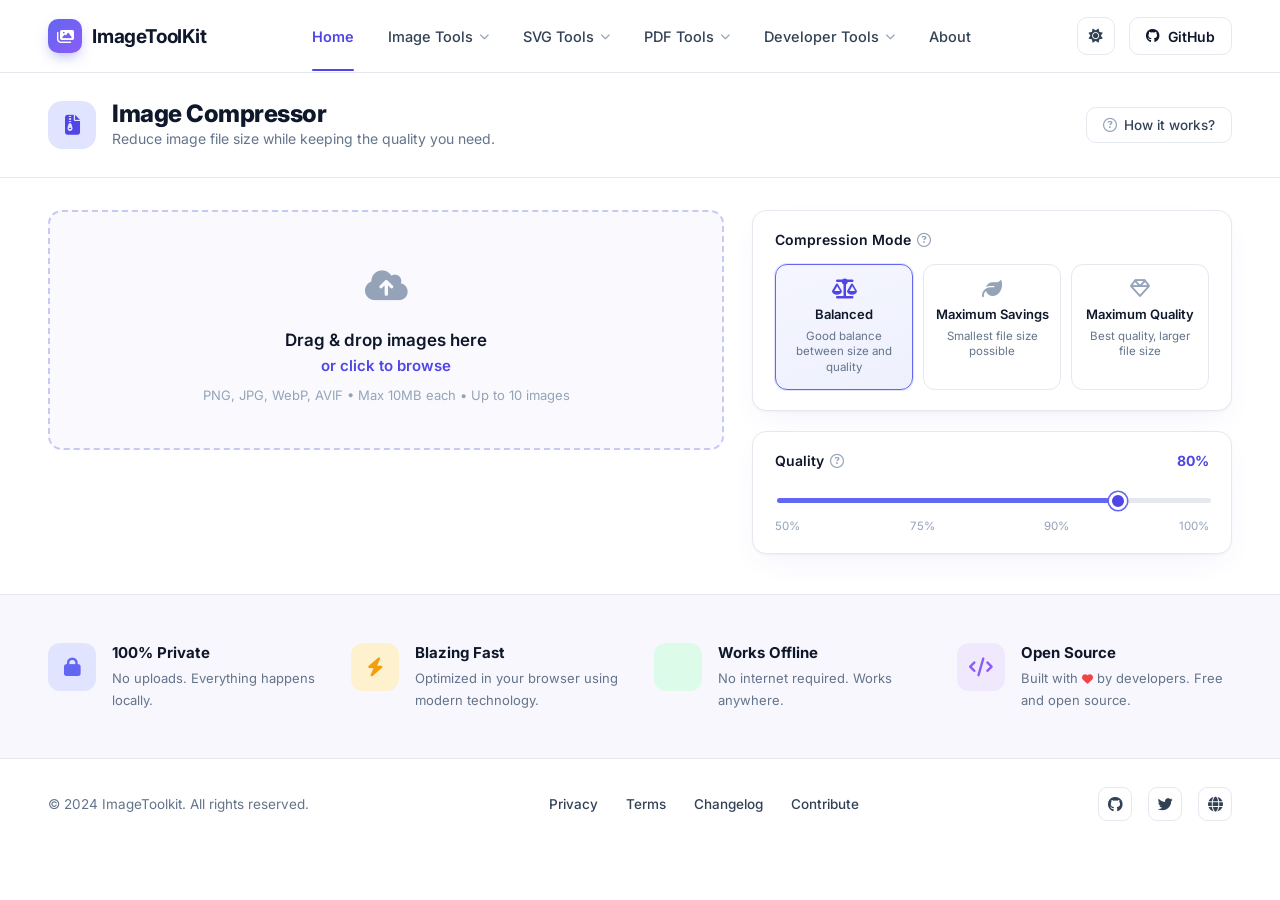
==== commit 3601561e: "fixed basic bugs Compressor" ====
--- a/Compressor/compressor.html
+++ b/Compressor/compressor.html
@@ -348,7 +348,7 @@
             <nav class="footer-links">
                 <a href="#">Privacy</a>
                 <a href="#">Terms</a>
-                <a href="#">Changeling</a>
+                <a href="#">Changelog</a>
                 <a href="#">Contribute</a>
             </nav>
             <div class="footer-social">
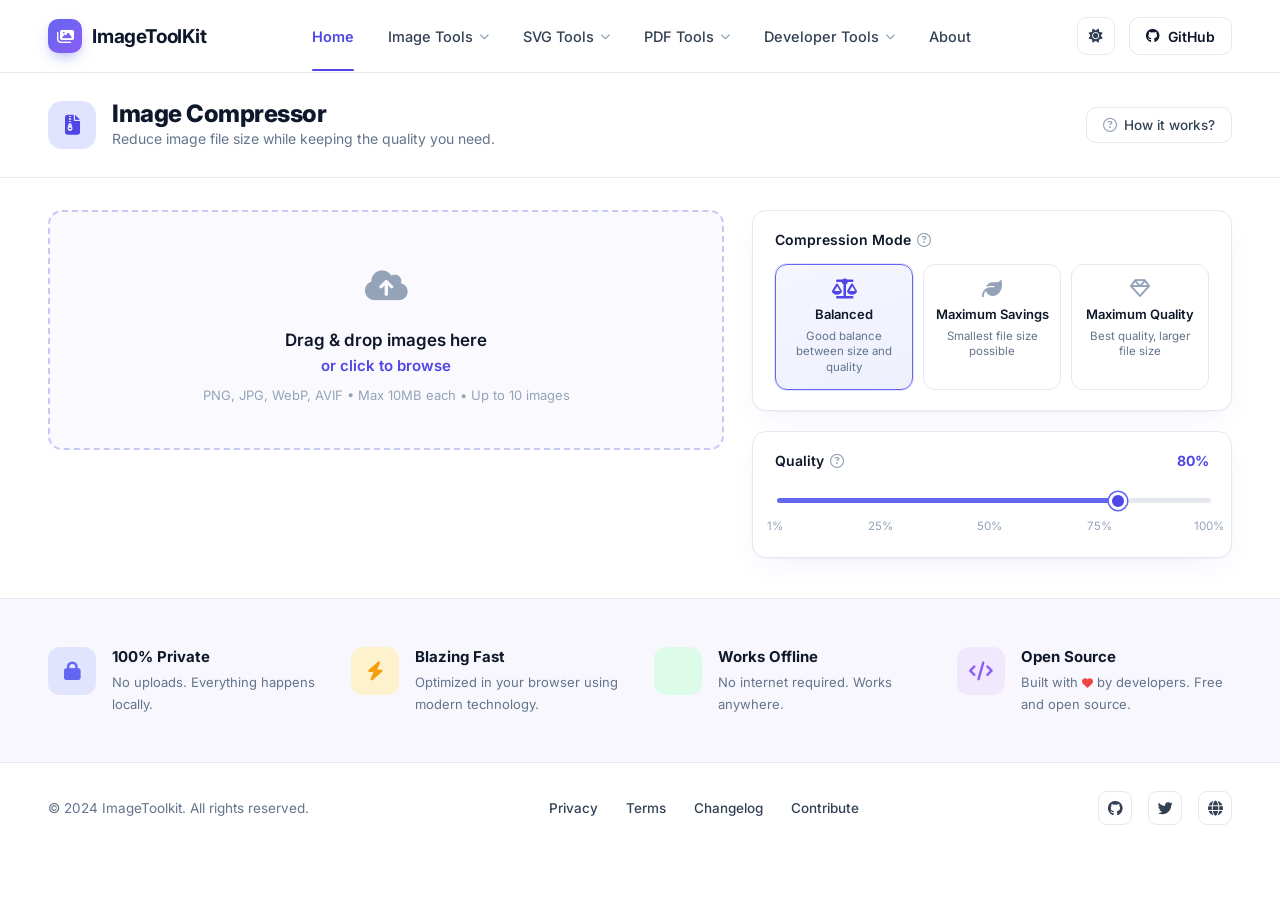
==== commit e7774d0e: "refactor(Compressor): enhance stability and accuracy of image compression module - Introduce getEl()" ====
--- a/Compressor/compressor.html
+++ b/Compressor/compressor.html
@@ -110,10 +110,11 @@
                                 aria-label="Compression quality" />
                         </div>
                         <div class="slider-labels">
-                            <span>50%</span>
-                            <span>75%</span>
-                            <span>90%</span>
-                            <span>100%</span>
+                            <span data-value="1">1%</span>
+                            <span data-value="25">25%</span>
+                            <span data-value="50">50%</span>
+                            <span data-value="75">75%</span>
+                            <span data-value="100">100%</span>
                         </div>
                     </div>
 
--- a/Compressor/compressor.css
+++ b/Compressor/compressor.css
@@ -332,14 +332,17 @@
 }
 
 .slider-labels {
-    display: flex;
-    justify-content: space-between;
+    position: relative;
     margin-top: 8px;
+    height: 18px; /* reserve space for the absolutely-positioned labels */
 }
 
 .slider-labels span {
+    position: absolute;
+    transform: translateX(-50%);
     font-size: 11.5px;
     color: var(--text-400);
+    white-space: nowrap;
 }
 
 /* ============ List Section ============ */
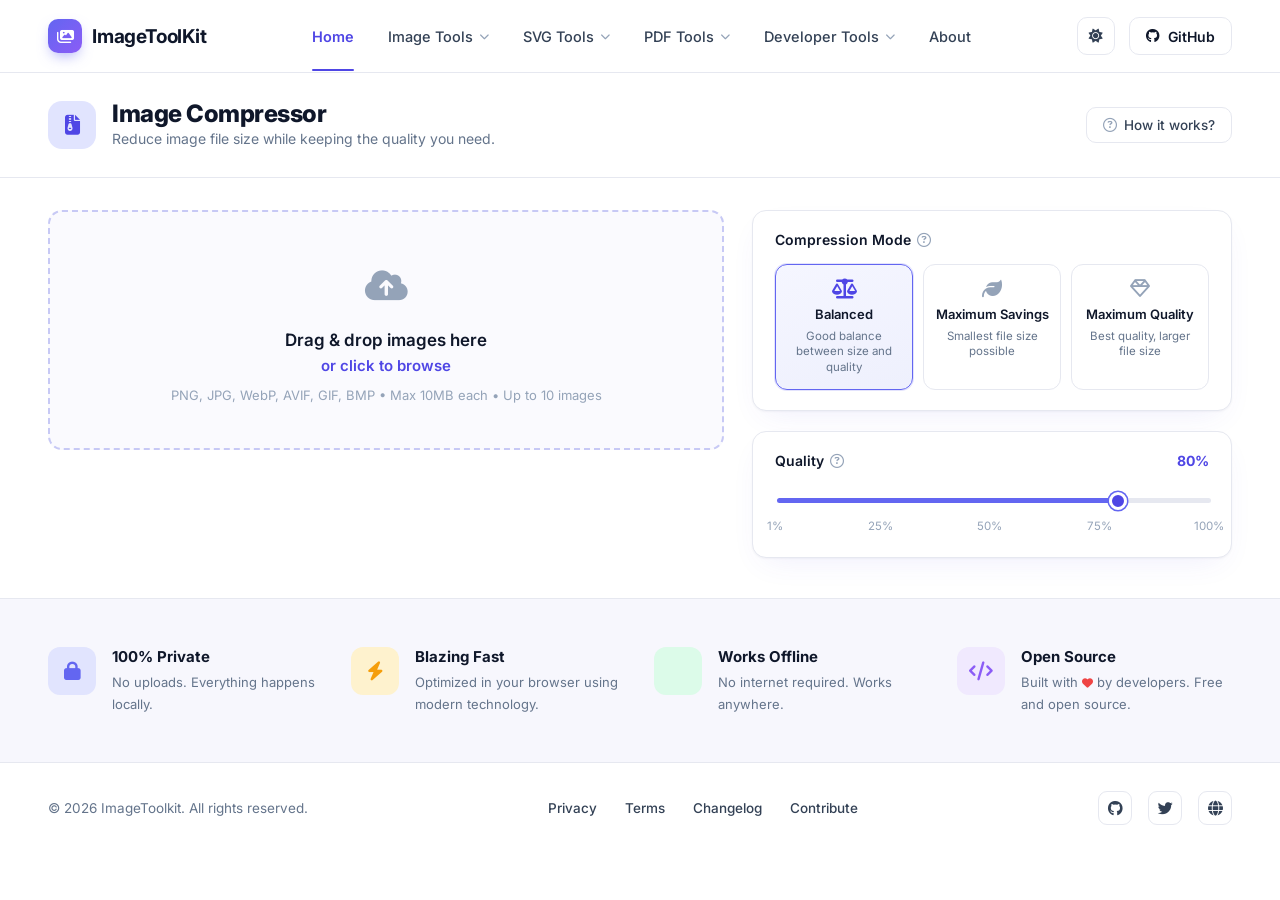
==== commit c5a2bdf2: "being realisic" ====
--- a/Compressor/compressor.html
+++ b/Compressor/compressor.html
@@ -61,9 +61,9 @@
                             <p class="dz-heading">Drag &amp; drop images here</p>
                             <label class="dz-browse" for="fileInput">or click to browse</label>
                             <input type="file" id="fileInput" multiple
-                                accept="image/png,image/jpeg,image/webp,image/avif,image/gif,image/bmp,image/tiff"
-                                hidden />
-                            <p class="dz-formats">PNG, JPG, WebP, AVIF &bull; Max 10MB each &bull; Up to 10 images</p>
+                                accept="image/png,image/jpeg,image/webp,image/avif,image/gif,image/bmp" hidden />
+                            <p class="dz-formats">PNG, JPG, WebP, AVIF, GIF, BMP &bull; Max 10MB each &bull; Up to 10
+                                images</p>
                         </div>
                     </div>
                 </div>
@@ -217,7 +217,7 @@
                         <div class="hiw-step-body">
                             <strong>Upload your images</strong>
                             <span>Drag &amp; drop or click to browse. You can add up to 10 images at once — PNG, JPG,
-                                WebP, AVIF, GIF, BMP, or TIFF. Max 10 MB per file.</span>
+                                WebP, AVIF, GIF, or BMP. Max 10 MB per file.</span>
                         </div>
                     </div>
                     <div class="hiw-step">
@@ -281,7 +281,7 @@
                         </div>
                         <div class="hiw-format-row">
                             <span><span class="fmt-badge fmt-avif">AVIF</span></span>
-                            <span>JPEG fallback</span>
+                            <span>WebP fallback</span>
                             <span class="fmt-savings">25 – 65 %</span>
                         </div>
                     </div>
@@ -345,7 +345,7 @@
     <!-- ============ FOOTER ============ -->
     <footer class="site-footer">
         <div class="footer-inner container">
-            <span class="footer-copy">&copy; 2024 ImageToolkit. All rights reserved.</span>
+            <span class="footer-copy">&copy; 2026 ImageToolkit. All rights reserved.</span>
             <nav class="footer-links">
                 <a href="#">Privacy</a>
                 <a href="#">Terms</a>
--- a/Compressor/compressor.css
+++ b/Compressor/compressor.css
@@ -334,7 +334,8 @@
 .slider-labels {
     position: relative;
     margin-top: 8px;
-    height: 18px; /* reserve space for the absolutely-positioned labels */
+    height: 18px;
+    /* reserve space for the absolutely-positioned labels */
 }
 
 .slider-labels span {
@@ -561,6 +562,27 @@
 
 .status-label.error {
     color: var(--red-ic);
+}
+
+.status-dot.compressing {
+    background: var(--indigo-400);
+    animation: statusPulse 1s ease-in-out infinite;
+}
+
+.status-label.compressing {
+    color: var(--indigo-500);
+}
+
+@keyframes statusPulse {
+
+    0%,
+    100% {
+        opacity: 1;
+    }
+
+    50% {
+        opacity: 0.35;
+    }
 }
 
 /* Delete button in table */
